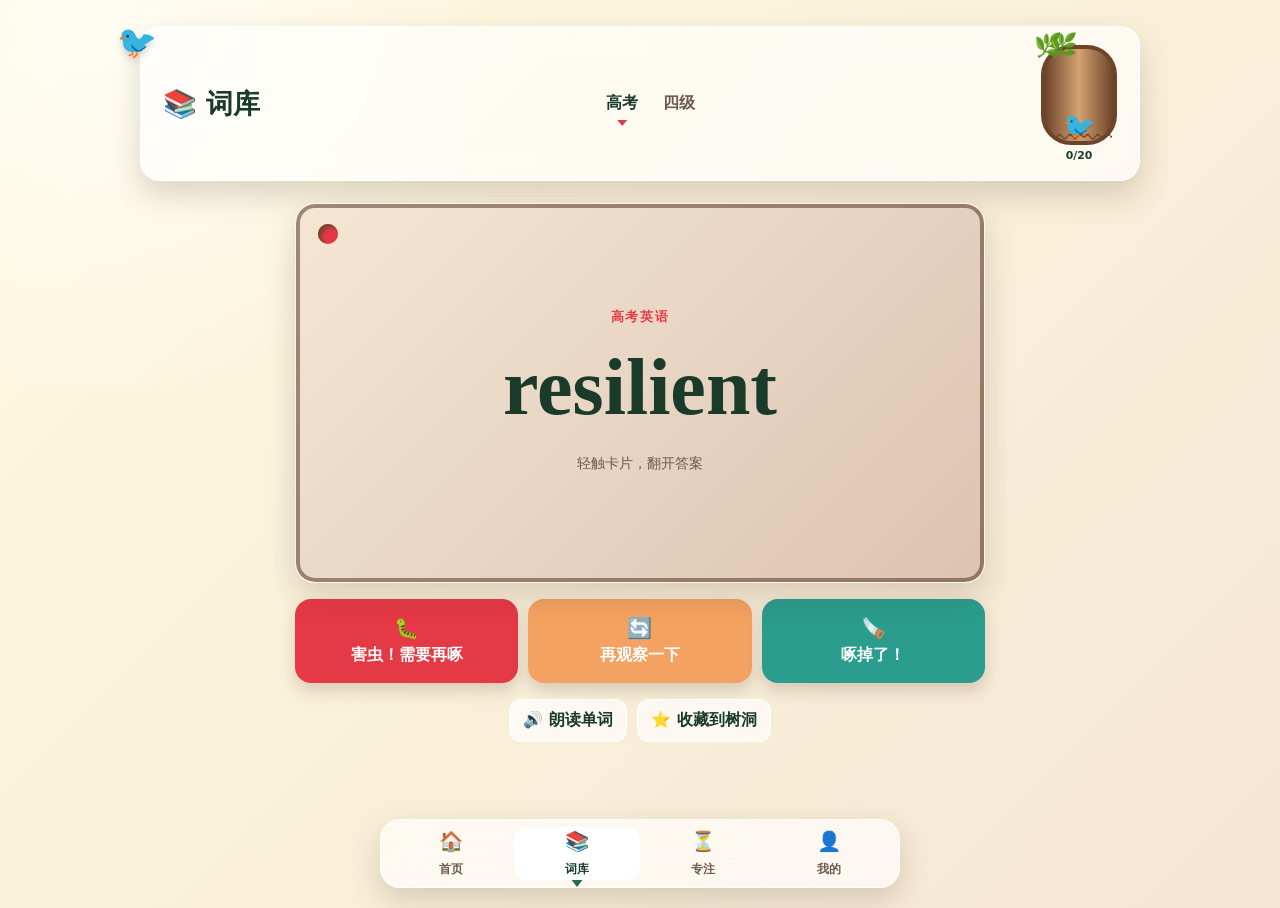
==== index.html @ ad82e178 "PeakPower_dev.20260724" ====
<!doctype html><html lang="zh-CN"><head><meta charset="UTF-8"><meta name="viewport" content="width=device-width,initial-scale=1.0"><title>PeakPower｜词库</title><link rel="stylesheet" href="peakpower.css"><style>
.word-head{display:grid;grid-template-columns:auto 1fr 76px;gap:18px;align-items:center;padding:18px 22px}.exam-tabs{display:flex;justify-content:center;gap:5px;flex-wrap:wrap}.exam-tabs button{position:relative;padding:8px 10px;color:var(--muted-color);font-weight:800;background:transparent;border:0}.exam-tabs button.active{color:var(--primary-dark-color)}.exam-tabs button.active::after{position:absolute;right:50%;bottom:-4px;width:10px;height:6px;content:"";background:var(--red-color);clip-path:polygon(0 0,50% 100%,100% 0);transform:translateX(50%)}.tree-progress{height:100px;position:relative;overflow:visible;background:linear-gradient(90deg,var(--wood-dark-color),var(--wood-color),var(--wood-dark-color));border:4px solid var(--wood-dark-color);border-radius:30px}.tree-progress::before{position:absolute;top:-17px;left:-11px;width:84px;height:27px;content:"🌿🌿";font-size:23px;letter-spacing:-14px}.tree-progress::after{position:absolute;bottom:-14px;left:11px;content:"〰〰";color:var(--wood-dark-color);font-size:28px}.tree-fill{position:absolute;right:6px;bottom:5px;left:6px;height:0%;background:repeating-linear-gradient(0deg,var(--red-color) 0 7px,transparent 8px 13px);border-radius:20px;transition:height .45s ease}.tree-bird{position:absolute;right:50%;bottom:0%;z-index:2;font-size:26px;filter:drop-shadow(0 2px 1px var(--shadow-color));transform:translateX(50%);transition:bottom .45s ease}.progress-label{margin-top:4px;color:var(--primary-dark-color);font-size:.68rem;font-weight:900;text-align:center}.word-area{display:grid;gap:16px;justify-items:center;margin-top:22px}.card-wrap{width:min(100%,690px);min-height:380px;perspective:1000px}.word-card{width:100%;min-height:380px;position:relative;cursor:pointer;transform-style:preserve-3d;transition:transform .62s ease}.word-card.flipped{transform:rotateY(180deg)}.face{min-height:380px;position:absolute;inset:0;padding:34px;display:flex;flex-direction:column;align-items:center;justify-content:center;text-align:center;backface-visibility:hidden}.face::before{position:absolute;top:20px;left:22px;width:20px;height:20px;content:"";background:var(--red-color);border-radius:50%;box-shadow:inset 3px 3px 5px var(--wood-dark-color)}.back{align-items:stretch;justify-content:space-between;transform:rotateY(180deg);text-align:left}.back dl{margin:0}.back dt{margin-top:10px;color:var(--primary-color);font-size:.82rem;font-weight:900}.back dd{margin:5px 0 12px;line-height:1.65}.word-type{color:var(--red-color);font-size:.82rem;font-weight:900;letter-spacing:.13em}.word{margin:16px 0;color:var(--primary-dark-color);font-family:Georgia,serif;font-size:clamp(3rem,10vw,5rem);word-break:break-word}.tip{margin:5px 0;color:var(--muted-color);font-size:.88rem}.back .tip{padding-top:13px;text-align:center;border-top:1px solid var(--bark-color)}.word-actions{width:min(100%,690px);display:grid;grid-template-columns:repeat(3,1fr);gap:10px}.word-actions button{min-height:84px;padding:8px;color:var(--white-color);font-weight:900;border:0;border-radius:16px;box-shadow:0 8px 16px var(--shadow-color)}.word-actions button span{display:block;margin-bottom:5px;font-size:1.25rem}.pest{background:var(--red-color)}.review{background:var(--orange-color)}.master{background:var(--teal-color)}.utility{display:flex;gap:10px}.utility button{padding:10px 13px;color:var(--primary-dark-color);font-weight:800;background:var(--glass-color);border:1px solid var(--glass-border-color);border-radius:12px}.message{min-height:1.5rem;margin:0;font-weight:800;color:var(--primary-dark-color)}.impact{position:fixed;top:50%;left:50%;z-index:80;color:var(--red-color);font-size:clamp(3rem,13vw,6rem);font-weight:900;opacity:0;pointer-events:none;transform:translate(-50%,-50%) scale(.2)}.impact.show{animation:impact .8s ease-out}.shake{animation:shake .42s linear}@keyframes impact{25%{opacity:1;transform:translate(-50%,-50%) scale(1.25)}100%{opacity:0;transform:translate(-50%,-50%) scale(1)}}@keyframes shake{20%,60%{translate:-7px 0}40%,80%{translate:7px 0}}.chip{position:fixed;z-index:70;width:9px;height:9px;background:var(--wood-dark-color);pointer-events:none;animation:chip .8s ease-out forwards}@keyframes chip{to{translate:var(--x) var(--y);rotate:var(--r);opacity:0}}.fruit-rain{position:fixed;top:-30px;z-index:85;font-size:28px;animation:fruit 1.8s linear forwards}@keyframes fruit{to{translate:var(--x) 110vh;rotate:540deg}}@media(max-width:700px){.word-head{grid-template-columns:1fr;gap:10px}.tree-progress{width:70px;justify-self:center}.card-wrap,.word-card,.face{min-height:400px}.face{padding:28px 23px}.word-actions{gap:7px}.word-actions button{font-size:.78rem}.utility{flex-wrap:wrap}}
</style></head><body><main class="page"><header class="word-head glass-card"><h1 class="page-title">📚 词库</h1><div id="tabs" class="exam-tabs" aria-label="考试词库"></div><aside><div class="tree-progress"><div id="tree-fill" class="tree-fill"></div><span id="tree-bird" class="tree-bird">🐦</span></div><div id="progress-text" class="progress-label">0/20</div></aside></header><section class="word-area"><div class="card-wrap"><article id="card" class="word-card" tabindex="0" role="button" aria-label="翻转单词卡"><div class="face wood-card"><span id="type" class="word-type"></span><h2 id="word" class="word"></h2><p class="tip">轻触卡片，翻开答案</p></div><div class="face back wood-card"><dl><dt>音标</dt><dd id="phonetic"></dd><dt>中文释义</dt><dd id="meaning"></dd><dt>真题例句</dt><dd id="example"></dd></dl><p class="tip">再点一次，返回单词正面</p></div></article></div><div class="word-actions"><button class="pest" data-answer="pest"><span>🐛</span>害虫！需要再啄</button><button class="review" data-answer="review"><span>🔄</span>再观察一下</button><button class="master" data-answer="master"><span>🪚</span>啄掉了！</button></div><div class="utility"><button id="speak">🔊 朗读单词</button><button id="favorite">⭐ 收藏到树洞</button></div><p id="message" class="message" aria-live="polite"></p></section></main><div id="impact" class="impact">笃！💥</div><script src="peakpower.js"></script><script>
// PeckPower 逻辑：20 个高考/四级样例词由前端轮换展示，后续可替换为接口数据。
const banks={高考:[['resilient','/rɪˈzɪliənt/','有韧性的；能迅速恢复的','Children are often remarkably resilient.'],['perspective','/pəˈspektɪv/','观点；视角','Try to see the problem from a different perspective.'],['contribute','/kənˈtrɪbjuːt/','贡献；促成','Everyone can contribute to a cleaner school.'],['significant','/sɪɡˈnɪfɪkənt/','重要的；显著的','The project has made significant progress.'],['approach','/əˈprəʊtʃ/','方法；接近','We need a new approach to learning English.'],['allocate','/ˈæləkeɪt/','分配；拨给','Allocate enough time to revision.'],['enhance','/ɪnˈhɑːns/','提高；增强','Reading enhances your vocabulary.'],['crucial','/ˈkruːʃl/','至关重要的','Sleep is crucial for learning.'],['overcome','/ˌəʊvəˈkʌm/','克服','She overcame every difficulty.'],['diverse','/daɪˈvɜːs/','多样的','The club has diverse activities.']],四级:[['sustain','/səˈsteɪn/','维持；支撑','Fresh water sustains life.'],['inevitable','/ɪnˈevɪtəbl/','不可避免的','Some change is inevitable.'],['relevant','/ˈreləvənt/','相关的','Please provide relevant information.'],['advocate','/ˈædvəkeɪt/','提倡；拥护者','They advocate protecting nature.'],['ambiguous','/æmˈbɪɡjuəs/','模棱两可的','His answer was ambiguous.'],['deteriorate','/dɪˈtɪəriəreɪt/','恶化','The weather deteriorated.'],['comprehensive','/ˌkɒmprɪˈhensɪv/','全面的','She has comprehensive knowledge.'],['controversial','/ˌkɒntrəˈvɜːʃl/','有争议的','The decision is controversial.'],['preliminary','/prɪˈlɪmɪnəri/','初步的','These are preliminary results.'],['facilitate','/fəˈsɪlɪteɪt/','促进；使便利','Technology facilitates learning.']]};const exams=Object.keys(banks);let exam='高考',index=0;PeakPower.mountGlobal('words');const $=s=>document.querySelector(s);function current(){const [word,phonetic,meaning,example]=banks[exam][index];return{word,phonetic,meaning,example,examType:exam}}function renderTabs(){$('#tabs').innerHTML=exams.map(x=>`<button class="${x===exam?'active':''}" data-exam="${x}">${x}</button>`).join('')}function render(){try{const item=current();$('#card').classList.remove('flipped');$('#type').textContent=`${item.examType}英语`;$('#word').textContent=item.word;$('#phonetic').textContent=item.phonetic;$('#meaning').textContent=item.meaning;$('#example').textContent=item.example;renderProgress()}catch(error){console.error(error);PeakPower.notify('词库加载失败，请重试。')}}function renderProgress(){const p=PeakPower.getState().wordProgress;const ratio=Math.min(20,p.masteredToday)/20*100;$('#tree-fill').style.height=`${ratio}%`;$('#tree-bird').style.bottom=`${ratio}%`;$('#progress-text').textContent=`${Math.min(20,p.masteredToday)}/20`}function particles(){const r=$('#card').getBoundingClientRect();for(let i=0;i<10;i++){const c=document.createElement('i');c.className='chip';c.style.left=`${r.left+r.width/2}px`;c.style.top=`${r.top+r.height/2}px`;c.style.setProperty('--x',`${(Math.random()-.5)*300}px`);c.style.setProperty('--y',`${(Math.random()-.5)*240+120}px`);c.style.setProperty('--r',`${Math.random()*540}deg`);document.body.append(c);setTimeout(()=>c.remove(),900)}}function fruitRain(){for(let i=0;i<9;i++){const f=document.createElement('span');f.className='fruit-rain';f.textContent='🍎';f.style.left=`${5+Math.random()*90}vw`;f.style.setProperty('--x',`${(Math.random()-.5)*120}px`);document.body.append(f);setTimeout(()=>f.remove(),1900)}}// PeckPower 逻辑：成功链依序执行角色啄食、卡片震动、粒子、音效和共享进度更新。
function answer(kind){try{const item=current();if(kind==='master'){PeakPower.bird('pecking');$('#card').classList.add('shake');$('#impact').classList.remove('show');void $('#impact').offsetWidth;$('#impact').classList.add('show');particles();PeakPower.peckSound();const state=PeakPower.update(s=>{if(!s.wordProgress.masteredWords.includes(item.word)){s.wordProgress.masteredWords.push(item.word);s.wordProgress.masteredToday=Math.min(20,s.wordProgress.masteredToday+1);s.wordProgress.weeklyWords=Math.min(100,(s.wordProgress.weeklyWords||68)+1);s.profile.points+=1}});$('#message').textContent=`${item.word} 已掌握，继续啄食！`;if(state.wordProgress.masteredToday===20){fruitRain();PeakPower.bird('happy');PeakPower.notify('笃！今日已啄掉 20 个单词 🎉')}renderProgress()}else if(kind==='pest'){$('#message').textContent=`${item.word} 已加入难啃清单。`;PeakPower.bird('pecking')}else{$('#message').textContent=`${item.word} 已放入明天复习。`}setTimeout(()=>{$('#card').classList.remove('shake');index=(index+1)%banks[exam].length;render()},450)}catch(error){console.error(error);PeakPower.notify('学习状态保存失败。')}}$('#tabs').onclick=e=>{const b=e.target.closest('button');if(!b)return;exam=b.dataset.exam;index=0;renderTabs();render()};$('#card').onclick=()=>$('#card').classList.toggle('flipped');$('#card').onkeydown=e=>{if(e.key==='Enter'||e.key===' '){e.preventDefault();$('#card').classList.toggle('flipped')}};document.querySelectorAll('[data-answer]').forEach(b=>b.onclick=()=>answer(b.dataset.answer));$('#speak').onclick=()=>{try{const u=new SpeechSynthesisUtterance(current().word);u.lang='en-US';u.rate=.82;speechSynthesis.cancel();speechSynthesis.speak(u)}catch(error){PeakPower.notify('当前浏览器无法朗读单词。')}};$('#favorite').onclick=()=>{try{const item=current();PeakPower.update(s=>{if(!s.wordProgress.favorites.includes(item.word))s.wordProgress.favorites.push(item.word)});$('#message').textContent=`${item.word} 已收藏到树洞。`}catch(error){PeakPower.notify('收藏失败，请稍后重试。')}};renderTabs();render();
</script></body></html>
---- peakpower.css ----
:root {
  --primary-color: #2d6a4f;
  --primary-dark-color: #1a3a2a;
  --wood-color: #d4a373;
  --wood-dark-color: #6d4329;
  --wood-light-color: #f5e6d3;
  --wood-mid-color: #e8d5c4;
  --wood-end-color: #dcc4b0;
  --cream-color: #fefae0;
  --red-color: #e63946;
  --orange-color: #f4a261;
  --teal-color: #2a9d8f;
  --text-color: #2d1b0e;
  --muted-color: #6c584c;
  --white-color: #ffffff;
  --glass-color: rgba(255, 255, 255, .66);
  --glass-border-color: rgba(255, 255, 255, .78);
  --overlay-color: rgba(26, 58, 42, .34);
  --shadow-color: rgba(70, 44, 25, .18);
  --bark-color: rgba(77, 42, 20, .5);
}

* { box-sizing: border-box; }
html { background: var(--cream-color); }
body { min-height: 100vh; margin: 0; padding-bottom: 94px; color: var(--text-color); font-family: "Microsoft YaHei", "Noto Sans SC", system-ui, sans-serif; background: radial-gradient(circle at 8% 4%, var(--glass-color), transparent 24rem), linear-gradient(135deg, var(--cream-color), var(--wood-light-color)); }
body::before { position: fixed; inset: 0; z-index: -1; content: ""; opacity: .11; pointer-events: none; background: repeating-linear-gradient(105deg, transparent 0 30px, var(--bark-color) 31px, transparent 33px 60px); }
button, input, select { font: inherit; }
button { cursor: pointer; }
.page { width: min(100% - 32px, 1000px); margin: 0 auto; padding: 26px 0 32px; }
.wood-card { background: linear-gradient(135deg, var(--wood-light-color) 0%, var(--wood-mid-color) 50%, var(--wood-end-color) 100%); border: 1px solid var(--glass-border-color); border-radius: 20px; box-shadow: 0 14px 30px var(--shadow-color), inset 0 0 0 4px var(--bark-color); }
.glass-card { background: var(--glass-color); border: 1px solid var(--glass-border-color); border-radius: 20px; box-shadow: 0 14px 30px var(--shadow-color); backdrop-filter: blur(15px); -webkit-backdrop-filter: blur(15px); }
.hover-lift { transition: transform .2s ease, box-shadow .2s ease; }
.hover-lift:hover { transform: translateY(-4px); box-shadow: 0 20px 36px var(--shadow-color); }
.site-bird { position: fixed; top: 15px; left: max(14px, calc((100vw - 1060px) / 2)); z-index: 20; display: grid; place-items: center; width: 54px; height: 54px; font-size: 2rem; filter: drop-shadow(0 5px 3px var(--shadow-color)); animation: birdFlyIn .7s cubic-bezier(.2,.8,.2,1) both, birdIdle 2s ease-in-out .7s infinite; transform-origin: center; }
.site-bird.pecking { animation: birdPeck .5s ease-in-out 1; }
.site-bird.happy { animation: birdHappy .7s ease-in-out 1; }
@keyframes birdFlyIn { from { transform: translate(-100px, -45px) rotate(-25deg); opacity: 0; } to { transform: translate(0, 0) rotate(0); opacity: 1; } }
@keyframes birdIdle { 50% { translate: 0 -2px; } }
@keyframes birdPeck { 0%,100% { transform: translateX(0) rotate(0); } 30% { transform: translateX(11px) rotate(9deg); } 55% { transform: translateX(-3px) rotate(-3deg); } }
@keyframes birdHappy { 0% { transform: translateY(0) rotate(0); } 50% { transform: translateY(-16px) rotate(180deg) scale(1.14); } 100% { transform: translateY(0) rotate(360deg); } }
.global-notice { position: fixed; top: -100px; left: 50%; z-index: 100; width: min(calc(100% - 32px), 460px); padding: 13px 18px; color: var(--primary-dark-color); text-align: center; font-weight: 800; background: var(--glass-color); border: 1px solid var(--glass-border-color); border-radius: 15px; box-shadow: 0 12px 28px var(--shadow-color); backdrop-filter: blur(15px); transform: translateX(-50%); transition: top .35s ease; }
.global-notice.show { top: 16px; }
.tab-bar { position: fixed; right: 50%; bottom: 12px; z-index: 50; width: min(calc(100% - 24px), 520px); display: grid; grid-template-columns: repeat(4, 1fr); padding: 7px; background: var(--glass-color); border: 1px solid var(--glass-border-color); border-radius: 20px; box-shadow: 0 12px 30px var(--shadow-color); backdrop-filter: blur(16px); transform: translateX(50%); }
.tab-bar a { position: relative; display: grid; place-items: center; gap: 3px; min-height: 53px; color: var(--muted-color); font-size: .72rem; font-weight: 800; text-decoration: none; border-radius: 14px; }
.tab-bar a span { font-size: 1.22rem; }.tab-bar a.active { color: var(--primary-dark-color); background: var(--white-color); }.tab-bar a.active::after { position: absolute; bottom: -7px; width: 11px; height: 7px; content: ""; background: var(--primary-color); clip-path: polygon(0 0, 50% 100%, 100% 0); }
.page-title { margin: 0; color: var(--primary-dark-color); font-size: clamp(1.3rem, 4vw, 1.7rem); }.subtle { color: var(--muted-color); }
@media (max-width: 620px) { .page { width: min(100% - 22px, 1000px); padding-top: 20px; }.site-bird { display: none; } }
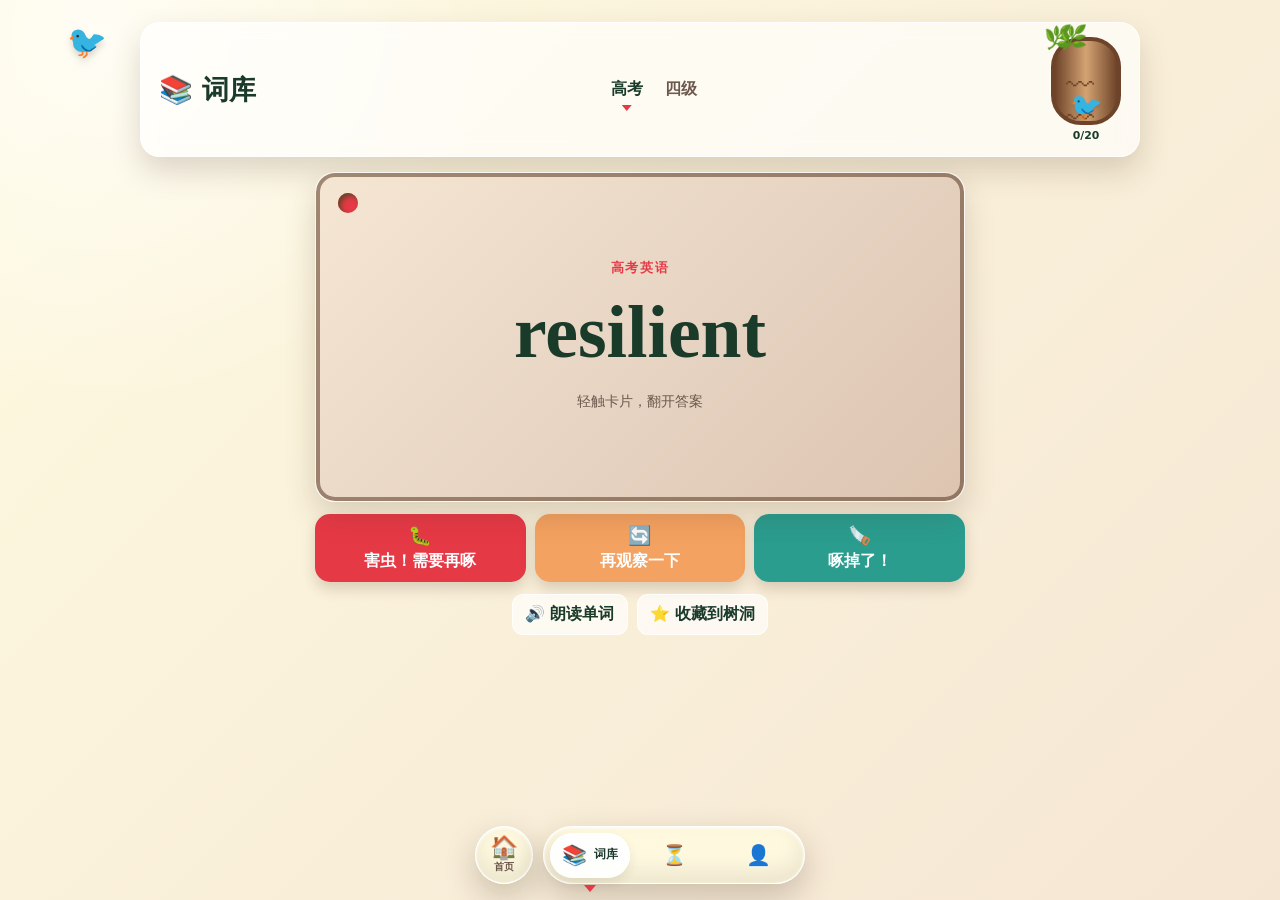
==== commit 9ac3ddc0: "PeakPower_dev.20260724" ====
--- a/index.html
+++ b/index.html
@@ -1,7 +1,7 @@
-<!doctype html><html lang="zh-CN"><head><meta charset="UTF-8"><meta name="viewport" content="width=device-width,initial-scale=1.0"><title>PeakPower｜词库</title><link rel="stylesheet" href="peakpower.css"><style>
-.word-head{display:grid;grid-template-columns:auto 1fr 76px;gap:18px;align-items:center;padding:18px 22px}.exam-tabs{display:flex;justify-content:center;gap:5px;flex-wrap:wrap}.exam-tabs button{position:relative;padding:8px 10px;color:var(--muted-color);font-weight:800;background:transparent;border:0}.exam-tabs button.active{color:var(--primary-dark-color)}.exam-tabs button.active::after{position:absolute;right:50%;bottom:-4px;width:10px;height:6px;content:"";background:var(--red-color);clip-path:polygon(0 0,50% 100%,100% 0);transform:translateX(50%)}.tree-progress{height:100px;position:relative;overflow:visible;background:linear-gradient(90deg,var(--wood-dark-color),var(--wood-color),var(--wood-dark-color));border:4px solid var(--wood-dark-color);border-radius:30px}.tree-progress::before{position:absolute;top:-17px;left:-11px;width:84px;height:27px;content:"🌿🌿";font-size:23px;letter-spacing:-14px}.tree-progress::after{position:absolute;bottom:-14px;left:11px;content:"〰〰";color:var(--wood-dark-color);font-size:28px}.tree-fill{position:absolute;right:6px;bottom:5px;left:6px;height:0%;background:repeating-linear-gradient(0deg,var(--red-color) 0 7px,transparent 8px 13px);border-radius:20px;transition:height .45s ease}.tree-bird{position:absolute;right:50%;bottom:0%;z-index:2;font-size:26px;filter:drop-shadow(0 2px 1px var(--shadow-color));transform:translateX(50%);transition:bottom .45s ease}.progress-label{margin-top:4px;color:var(--primary-dark-color);font-size:.68rem;font-weight:900;text-align:center}.word-area{display:grid;gap:16px;justify-items:center;margin-top:22px}.card-wrap{width:min(100%,690px);min-height:380px;perspective:1000px}.word-card{width:100%;min-height:380px;position:relative;cursor:pointer;transform-style:preserve-3d;transition:transform .62s ease}.word-card.flipped{transform:rotateY(180deg)}.face{min-height:380px;position:absolute;inset:0;padding:34px;display:flex;flex-direction:column;align-items:center;justify-content:center;text-align:center;backface-visibility:hidden}.face::before{position:absolute;top:20px;left:22px;width:20px;height:20px;content:"";background:var(--red-color);border-radius:50%;box-shadow:inset 3px 3px 5px var(--wood-dark-color)}.back{align-items:stretch;justify-content:space-between;transform:rotateY(180deg);text-align:left}.back dl{margin:0}.back dt{margin-top:10px;color:var(--primary-color);font-size:.82rem;font-weight:900}.back dd{margin:5px 0 12px;line-height:1.65}.word-type{color:var(--red-color);font-size:.82rem;font-weight:900;letter-spacing:.13em}.word{margin:16px 0;color:var(--primary-dark-color);font-family:Georgia,serif;font-size:clamp(3rem,10vw,5rem);word-break:break-word}.tip{margin:5px 0;color:var(--muted-color);font-size:.88rem}.back .tip{padding-top:13px;text-align:center;border-top:1px solid var(--bark-color)}.word-actions{width:min(100%,690px);display:grid;grid-template-columns:repeat(3,1fr);gap:10px}.word-actions button{min-height:84px;padding:8px;color:var(--white-color);font-weight:900;border:0;border-radius:16px;box-shadow:0 8px 16px var(--shadow-color)}.word-actions button span{display:block;margin-bottom:5px;font-size:1.25rem}.pest{background:var(--red-color)}.review{background:var(--orange-color)}.master{background:var(--teal-color)}.utility{display:flex;gap:10px}.utility button{padding:10px 13px;color:var(--primary-dark-color);font-weight:800;background:var(--glass-color);border:1px solid var(--glass-border-color);border-radius:12px}.message{min-height:1.5rem;margin:0;font-weight:800;color:var(--primary-dark-color)}.impact{position:fixed;top:50%;left:50%;z-index:80;color:var(--red-color);font-size:clamp(3rem,13vw,6rem);font-weight:900;opacity:0;pointer-events:none;transform:translate(-50%,-50%) scale(.2)}.impact.show{animation:impact .8s ease-out}.shake{animation:shake .42s linear}@keyframes impact{25%{opacity:1;transform:translate(-50%,-50%) scale(1.25)}100%{opacity:0;transform:translate(-50%,-50%) scale(1)}}@keyframes shake{20%,60%{translate:-7px 0}40%,80%{translate:7px 0}}.chip{position:fixed;z-index:70;width:9px;height:9px;background:var(--wood-dark-color);pointer-events:none;animation:chip .8s ease-out forwards}@keyframes chip{to{translate:var(--x) var(--y);rotate:var(--r);opacity:0}}.fruit-rain{position:fixed;top:-30px;z-index:85;font-size:28px;animation:fruit 1.8s linear forwards}@keyframes fruit{to{translate:var(--x) 110vh;rotate:540deg}}@media(max-width:700px){.word-head{grid-template-columns:1fr;gap:10px}.tree-progress{width:70px;justify-self:center}.card-wrap,.word-card,.face{min-height:400px}.face{padding:28px 23px}.word-actions{gap:7px}.word-actions button{font-size:.78rem}.utility{flex-wrap:wrap}}
-</style></head><body><main class="page"><header class="word-head glass-card"><h1 class="page-title">📚 词库</h1><div id="tabs" class="exam-tabs" aria-label="考试词库"></div><aside><div class="tree-progress"><div id="tree-fill" class="tree-fill"></div><span id="tree-bird" class="tree-bird">🐦</span></div><div id="progress-text" class="progress-label">0/20</div></aside></header><section class="word-area"><div class="card-wrap"><article id="card" class="word-card" tabindex="0" role="button" aria-label="翻转单词卡"><div class="face wood-card"><span id="type" class="word-type"></span><h2 id="word" class="word"></h2><p class="tip">轻触卡片，翻开答案</p></div><div class="face back wood-card"><dl><dt>音标</dt><dd id="phonetic"></dd><dt>中文释义</dt><dd id="meaning"></dd><dt>真题例句</dt><dd id="example"></dd></dl><p class="tip">再点一次，返回单词正面</p></div></article></div><div class="word-actions"><button class="pest" data-answer="pest"><span>🐛</span>害虫！需要再啄</button><button class="review" data-answer="review"><span>🔄</span>再观察一下</button><button class="master" data-answer="master"><span>🪚</span>啄掉了！</button></div><div class="utility"><button id="speak">🔊 朗读单词</button><button id="favorite">⭐ 收藏到树洞</button></div><p id="message" class="message" aria-live="polite"></p></section></main><div id="impact" class="impact">笃！💥</div><script src="peakpower.js"></script><script>
+<!doctype html><html lang="zh-CN"><head><meta charset="UTF-8"><meta name="viewport" content="width=device-width,initial-scale=1.0,viewport-fit=cover"><title>PeckPower｜词库</title><link rel="stylesheet" href="peckpower.css"><style>
+.word-head{display:grid;grid-template-columns:auto 1fr 70px;gap:14px;align-items:center;padding:14px 18px}.exam-tabs{display:flex;justify-content:center;gap:4px;flex-wrap:wrap}.exam-tabs button{position:relative;padding:7px 9px;color:var(--muted-color);font-weight:800;background:transparent;border:0}.exam-tabs button.active{color:var(--primary-dark-color)}.exam-tabs button.active::after{position:absolute;right:50%;bottom:-4px;width:10px;height:6px;content:"";background:var(--red-color);clip-path:polygon(0 0,50% 100%,100% 0);transform:translateX(50%)}.tree-progress{height:88px;position:relative;overflow:visible;background:linear-gradient(90deg,var(--wood-dark-color),var(--wood-color),var(--wood-dark-color));border:4px solid var(--wood-dark-color);border-radius:30px}.tree-progress::before{position:absolute;top:-17px;left:-11px;width:84px;height:27px;content:"🌿🌿";font-size:23px;letter-spacing:-14px}.tree-progress::after{position:absolute;bottom:-14px;left:11px;content:"〰〰";color:var(--wood-dark-color);font-size:28px}.tree-fill{position:absolute;right:6px;bottom:5px;left:6px;height:0%;background:repeating-linear-gradient(0deg,var(--red-color) 0 7px,transparent 8px 13px);border-radius:20px;transition:height .45s ease}.tree-bird{position:absolute;right:50%;bottom:0%;z-index:2;font-size:26px;filter:drop-shadow(0 2px 1px var(--shadow-color));transform:translateX(50%);transition:bottom .45s ease}.progress-label{margin-top:4px;color:var(--primary-dark-color);font-size:.68rem;font-weight:900;text-align:center}.word-area{display:grid;gap:12px;justify-items:center;margin-top:15px}.card-wrap{width:min(100%,650px);min-height:330px;perspective:1000px}.word-card{width:100%;min-height:330px;position:relative;cursor:pointer;transform-style:preserve-3d;transition:transform .62s ease}.word-card.flipped{transform:rotateY(180deg)}.face{min-height:330px;position:absolute;inset:0;padding:29px;display:flex;flex-direction:column;align-items:center;justify-content:center;text-align:center;backface-visibility:hidden}.face::before{position:absolute;top:20px;left:22px;width:20px;height:20px;content:"";background:var(--red-color);border-radius:50%;box-shadow:inset 3px 3px 5px var(--wood-dark-color)}.back{align-items:stretch;justify-content:space-between;transform:rotateY(180deg);text-align:left}.back dl{margin:0}.back dt{margin-top:8px;color:var(--primary-color);font-size:.82rem;font-weight:900}.back dd{margin:4px 0 9px;line-height:1.55}.word-type{color:var(--red-color);font-size:.82rem;font-weight:900;letter-spacing:.13em}.word{margin:13px 0;color:var(--primary-dark-color);font-family:Georgia,serif;font-size:clamp(3rem,10vw,4.6rem);word-break:break-word}.tip{margin:4px 0;color:var(--muted-color);font-size:.88rem}.back .tip{padding-top:10px;text-align:center;border-top:1px solid var(--bark-color)}.word-actions{width:min(100%,650px);display:grid;grid-template-columns:repeat(3,1fr);gap:9px}.word-actions button{min-height:68px;padding:8px;color:var(--white-color);font-weight:900;border:0;border-radius:15px;box-shadow:0 7px 14px var(--shadow-color)}.word-actions button span{display:block;margin-bottom:4px;font-size:1.18rem}.pest{background:var(--red-color)}.review{background:var(--orange-color)}.master{background:var(--teal-color)}.utility{display:flex;gap:9px}.utility button{padding:9px 12px;color:var(--primary-dark-color);font-weight:800;background:var(--glass-color);border:1px solid var(--glass-border-color);border-radius:11px}.message{min-height:1.3rem;margin:0;font-weight:800;color:var(--primary-dark-color)}.impact{position:fixed;top:50%;left:50%;z-index:80;color:var(--red-color);font-size:clamp(3rem,13vw,6rem);font-weight:900;opacity:0;pointer-events:none;transform:translate(-50%,-50%) scale(.2)}.impact.show{animation:impact .8s ease-out}.shake{animation:shake .42s linear}@keyframes impact{25%{opacity:1;transform:translate(-50%,-50%) scale(1.25)}100%{opacity:0;transform:translate(-50%,-50%) scale(1)}}@keyframes shake{20%,60%{translate:-7px 0}40%,80%{translate:7px 0}}.chip{position:fixed;z-index:70;width:9px;height:9px;background:var(--wood-dark-color);pointer-events:none;animation:chip .8s ease-out forwards}@keyframes chip{to{translate:var(--x) var(--y);rotate:var(--r);opacity:0}}.fruit-rain{position:fixed;top:-30px;z-index:85;font-size:28px;animation:fruit 1.8s linear forwards}@keyframes fruit{to{translate:var(--x) 110vh;rotate:540deg}}@media(max-width:700px){.word-head{grid-template-columns:1fr;gap:10px;padding:18px 22px}.tree-progress{width:70px;height:100px;justify-self:center}.word-area{gap:16px;margin-top:22px}.card-wrap,.word-card,.face{min-height:400px}.face{padding:28px 23px}.word-actions{gap:7px}.word-actions button{font-size:.78rem}.utility{flex-wrap:wrap}}@media(max-width:420px){.word-head{padding:16px}.exam-tabs{display:grid;grid-template-columns:repeat(5,1fr);width:100%;gap:2px}.exam-tabs button{padding:8px 2px;font-size:.76rem}.card-wrap,.word-card,.face{min-height:370px}.face{padding:24px 18px}.word-actions{grid-template-columns:1fr;gap:8px}.word-actions button{min-height:54px;display:flex;align-items:center;justify-content:center;gap:7px}.word-actions button span{display:inline;margin:0}.utility{width:100%;display:grid;grid-template-columns:1fr 1fr}.utility button{min-height:44px}}@media(max-height:540px) and (orientation:landscape){.word-head{grid-template-columns:auto 1fr 70px;padding:12px 18px}.word-area{margin-top:12px;gap:10px}.card-wrap,.word-card,.face{min-height:300px}.face{padding:20px}.word{font-size:3rem}.word-actions{grid-template-columns:repeat(3,1fr)}.word-actions button{min-height:52px}}
+</style></head><body><main class="page"><header class="word-head glass-card"><h1 class="page-title">📚 词库</h1><div id="tabs" class="exam-tabs" aria-label="考试词库"></div><aside><div class="tree-progress"><div id="tree-fill" class="tree-fill"></div><span id="tree-bird" class="tree-bird">🐦</span></div><div id="progress-text" class="progress-label">0/20</div></aside></header><section class="word-area"><div class="card-wrap"><article id="card" class="word-card" tabindex="0" role="button" aria-label="翻转单词卡"><div class="face wood-card"><span id="type" class="word-type"></span><h2 id="word" class="word"></h2><p class="tip">轻触卡片，翻开答案</p></div><div class="face back wood-card"><dl><dt>音标</dt><dd id="phonetic"></dd><dt>中文释义</dt><dd id="meaning"></dd><dt>真题例句</dt><dd id="example"></dd></dl><p class="tip">再点一次，返回单词正面</p></div></article></div><div class="word-actions"><button class="pest" data-answer="pest"><span>🐛</span>害虫！需要再啄</button><button class="review" data-answer="review"><span>🔄</span>再观察一下</button><button class="master" data-answer="master"><span>🪚</span>啄掉了！</button></div><div class="utility"><button id="speak">🔊 朗读单词</button><button id="favorite">⭐ 收藏到树洞</button></div><p id="message" class="message" aria-live="polite"></p></section></main><div id="impact" class="impact">笃！💥</div><script src="peckpower.js"></script><script>
 // PeckPower 逻辑：20 个高考/四级样例词由前端轮换展示，后续可替换为接口数据。
-const banks={高考:[['resilient','/rɪˈzɪliənt/','有韧性的；能迅速恢复的','Children are often remarkably resilient.'],['perspective','/pəˈspektɪv/','观点；视角','Try to see the problem from a different perspective.'],['contribute','/kənˈtrɪbjuːt/','贡献；促成','Everyone can contribute to a cleaner school.'],['significant','/sɪɡˈnɪfɪkənt/','重要的；显著的','The project has made significant progress.'],['approach','/əˈprəʊtʃ/','方法；接近','We need a new approach to learning English.'],['allocate','/ˈæləkeɪt/','分配；拨给','Allocate enough time to revision.'],['enhance','/ɪnˈhɑːns/','提高；增强','Reading enhances your vocabulary.'],['crucial','/ˈkruːʃl/','至关重要的','Sleep is crucial for learning.'],['overcome','/ˌəʊvəˈkʌm/','克服','She overcame every difficulty.'],['diverse','/daɪˈvɜːs/','多样的','The club has diverse activities.']],四级:[['sustain','/səˈsteɪn/','维持；支撑','Fresh water sustains life.'],['inevitable','/ɪnˈevɪtəbl/','不可避免的','Some change is inevitable.'],['relevant','/ˈreləvənt/','相关的','Please provide relevant information.'],['advocate','/ˈædvəkeɪt/','提倡；拥护者','They advocate protecting nature.'],['ambiguous','/æmˈbɪɡjuəs/','模棱两可的','His answer was ambiguous.'],['deteriorate','/dɪˈtɪəriəreɪt/','恶化','The weather deteriorated.'],['comprehensive','/ˌkɒmprɪˈhensɪv/','全面的','She has comprehensive knowledge.'],['controversial','/ˌkɒntrəˈvɜːʃl/','有争议的','The decision is controversial.'],['preliminary','/prɪˈlɪmɪnəri/','初步的','These are preliminary results.'],['facilitate','/fəˈsɪlɪteɪt/','促进；使便利','Technology facilitates learning.']]};const exams=Object.keys(banks);let exam='高考',index=0;PeakPower.mountGlobal('words');const $=s=>document.querySelector(s);function current(){const [word,phonetic,meaning,example]=banks[exam][index];return{word,phonetic,meaning,example,examType:exam}}function renderTabs(){$('#tabs').innerHTML=exams.map(x=>`<button class="${x===exam?'active':''}" data-exam="${x}">${x}</button>`).join('')}function render(){try{const item=current();$('#card').classList.remove('flipped');$('#type').textContent=`${item.examType}英语`;$('#word').textContent=item.word;$('#phonetic').textContent=item.phonetic;$('#meaning').textContent=item.meaning;$('#example').textContent=item.example;renderProgress()}catch(error){console.error(error);PeakPower.notify('词库加载失败，请重试。')}}function renderProgress(){const p=PeakPower.getState().wordProgress;const ratio=Math.min(20,p.masteredToday)/20*100;$('#tree-fill').style.height=`${ratio}%`;$('#tree-bird').style.bottom=`${ratio}%`;$('#progress-text').textContent=`${Math.min(20,p.masteredToday)}/20`}function particles(){const r=$('#card').getBoundingClientRect();for(let i=0;i<10;i++){const c=document.createElement('i');c.className='chip';c.style.left=`${r.left+r.width/2}px`;c.style.top=`${r.top+r.height/2}px`;c.style.setProperty('--x',`${(Math.random()-.5)*300}px`);c.style.setProperty('--y',`${(Math.random()-.5)*240+120}px`);c.style.setProperty('--r',`${Math.random()*540}deg`);document.body.append(c);setTimeout(()=>c.remove(),900)}}function fruitRain(){for(let i=0;i<9;i++){const f=document.createElement('span');f.className='fruit-rain';f.textContent='🍎';f.style.left=`${5+Math.random()*90}vw`;f.style.setProperty('--x',`${(Math.random()-.5)*120}px`);document.body.append(f);setTimeout(()=>f.remove(),1900)}}// PeckPower 逻辑：成功链依序执行角色啄食、卡片震动、粒子、音效和共享进度更新。
-function answer(kind){try{const item=current();if(kind==='master'){PeakPower.bird('pecking');$('#card').classList.add('shake');$('#impact').classList.remove('show');void $('#impact').offsetWidth;$('#impact').classList.add('show');particles();PeakPower.peckSound();const state=PeakPower.update(s=>{if(!s.wordProgress.masteredWords.includes(item.word)){s.wordProgress.masteredWords.push(item.word);s.wordProgress.masteredToday=Math.min(20,s.wordProgress.masteredToday+1);s.wordProgress.weeklyWords=Math.min(100,(s.wordProgress.weeklyWords||68)+1);s.profile.points+=1}});$('#message').textContent=`${item.word} 已掌握，继续啄食！`;if(state.wordProgress.masteredToday===20){fruitRain();PeakPower.bird('happy');PeakPower.notify('笃！今日已啄掉 20 个单词 🎉')}renderProgress()}else if(kind==='pest'){$('#message').textContent=`${item.word} 已加入难啃清单。`;PeakPower.bird('pecking')}else{$('#message').textContent=`${item.word} 已放入明天复习。`}setTimeout(()=>{$('#card').classList.remove('shake');index=(index+1)%banks[exam].length;render()},450)}catch(error){console.error(error);PeakPower.notify('学习状态保存失败。')}}$('#tabs').onclick=e=>{const b=e.target.closest('button');if(!b)return;exam=b.dataset.exam;index=0;renderTabs();render()};$('#card').onclick=()=>$('#card').classList.toggle('flipped');$('#card').onkeydown=e=>{if(e.key==='Enter'||e.key===' '){e.preventDefault();$('#card').classList.toggle('flipped')}};document.querySelectorAll('[data-answer]').forEach(b=>b.onclick=()=>answer(b.dataset.answer));$('#speak').onclick=()=>{try{const u=new SpeechSynthesisUtterance(current().word);u.lang='en-US';u.rate=.82;speechSynthesis.cancel();speechSynthesis.speak(u)}catch(error){PeakPower.notify('当前浏览器无法朗读单词。')}};$('#favorite').onclick=()=>{try{const item=current();PeakPower.update(s=>{if(!s.wordProgress.favorites.includes(item.word))s.wordProgress.favorites.push(item.word)});$('#message').textContent=`${item.word} 已收藏到树洞。`}catch(error){PeakPower.notify('收藏失败，请稍后重试。')}};renderTabs();render();
+const banks={高考:[['resilient','/rɪˈzɪliənt/','有韧性的；能迅速恢复的','Children are often remarkably resilient.'],['perspective','/pəˈspektɪv/','观点；视角','Try to see the problem from a different perspective.'],['contribute','/kənˈtrɪbjuːt/','贡献；促成','Everyone can contribute to a cleaner school.'],['significant','/sɪɡˈnɪfɪkənt/','重要的；显著的','The project has made significant progress.'],['approach','/əˈprəʊtʃ/','方法；接近','We need a new approach to learning English.'],['allocate','/ˈæləkeɪt/','分配；拨给','Allocate enough time to revision.'],['enhance','/ɪnˈhɑːns/','提高；增强','Reading enhances your vocabulary.'],['crucial','/ˈkruːʃl/','至关重要的','Sleep is crucial for learning.'],['overcome','/ˌəʊvəˈkʌm/','克服','She overcame every difficulty.'],['diverse','/daɪˈvɜːs/','多样的','The club has diverse activities.']],四级:[['sustain','/səˈsteɪn/','维持；支撑','Fresh water sustains life.'],['inevitable','/ɪnˈevɪtəbl/','不可避免的','Some change is inevitable.'],['relevant','/ˈreləvənt/','相关的','Please provide relevant information.'],['advocate','/ˈædvəkeɪt/','提倡；拥护者','They advocate protecting nature.'],['ambiguous','/æmˈbɪɡjuəs/','模棱两可的','His answer was ambiguous.'],['deteriorate','/dɪˈtɪəriəreɪt/','恶化','The weather deteriorated.'],['comprehensive','/ˌkɒmprɪˈhensɪv/','全面的','She has comprehensive knowledge.'],['controversial','/ˌkɒntrəˈvɜːʃl/','有争议的','The decision is controversial.'],['preliminary','/prɪˈlɪmɪnəri/','初步的','These are preliminary results.'],['facilitate','/fəˈsɪlɪteɪt/','促进；使便利','Technology facilitates learning.']]};const exams=Object.keys(banks);let exam='高考',index=0;PeckPower.mountGlobal('words');const $=s=>document.querySelector(s);function current(){const [word,phonetic,meaning,example]=banks[exam][index];return{word,phonetic,meaning,example,examType:exam}}function renderTabs(){$('#tabs').innerHTML=exams.map(x=>`<button class="${x===exam?'active':''}" data-exam="${x}">${x}</button>`).join('')}function render(){try{const item=current();$('#card').classList.remove('flipped');$('#type').textContent=`${item.examType}英语`;$('#word').textContent=item.word;$('#phonetic').textContent=item.phonetic;$('#meaning').textContent=item.meaning;$('#example').textContent=item.example;renderProgress()}catch(error){console.error(error);PeckPower.notify('词库加载失败，请重试。')}}function renderProgress(){const p=PeckPower.getState().wordProgress;const ratio=Math.min(20,p.masteredToday)/20*100;$('#tree-fill').style.height=`${ratio}%`;$('#tree-bird').style.bottom=`${ratio}%`;$('#progress-text').textContent=`${Math.min(20,p.masteredToday)}/20`}function particles(){const r=$('#card').getBoundingClientRect();for(let i=0;i<10;i++){const c=document.createElement('i');c.className='chip';c.style.left=`${r.left+r.width/2}px`;c.style.top=`${r.top+r.height/2}px`;c.style.setProperty('--x',`${(Math.random()-.5)*300}px`);c.style.setProperty('--y',`${(Math.random()-.5)*240+120}px`);c.style.setProperty('--r',`${Math.random()*540}deg`);document.body.append(c);setTimeout(()=>c.remove(),900)}}function fruitRain(){for(let i=0;i<9;i++){const f=document.createElement('span');f.className='fruit-rain';f.textContent='🍎';f.style.left=`${5+Math.random()*90}vw`;f.style.setProperty('--x',`${(Math.random()-.5)*120}px`);document.body.append(f);setTimeout(()=>f.remove(),1900)}}// PeckPower 逻辑：成功链依序执行角色啄食、卡片震动、粒子、音效和共享进度更新。
+function answer(kind){try{const item=current();if(kind==='master'){PeckPower.bird('pecking');$('#card').classList.add('shake');$('#impact').classList.remove('show');void $('#impact').offsetWidth;$('#impact').classList.add('show');particles();PeckPower.peckSound();const state=PeckPower.update(s=>{if(!s.wordProgress.masteredWords.includes(item.word)){s.wordProgress.masteredWords.push(item.word);s.wordProgress.masteredToday=Math.min(20,s.wordProgress.masteredToday+1);s.wordProgress.weeklyWords=Math.min(100,(s.wordProgress.weeklyWords||68)+1);s.profile.points+=1}});$('#message').textContent=`${item.word} 已掌握，继续啄食！`;if(state.wordProgress.masteredToday===20){fruitRain();PeckPower.bird('happy');PeckPower.notify('笃！今日已啄掉 20 个单词 🎉')}renderProgress()}else if(kind==='pest'){$('#message').textContent=`${item.word} 已加入难啃清单。`;PeckPower.bird('pecking')}else{$('#message').textContent=`${item.word} 已放入明天复习。`}setTimeout(()=>{$('#card').classList.remove('shake');index=(index+1)%banks[exam].length;render()},450)}catch(error){console.error(error);PeckPower.notify('学习状态保存失败。')}}$('#tabs').onclick=e=>{const b=e.target.closest('button');if(!b)return;exam=b.dataset.exam;index=0;renderTabs();render()};$('#card').onclick=()=>$('#card').classList.toggle('flipped');$('#card').onkeydown=e=>{if(e.key==='Enter'||e.key===' '){e.preventDefault();$('#card').classList.toggle('flipped')}};document.querySelectorAll('[data-answer]').forEach(b=>b.onclick=()=>answer(b.dataset.answer));$('#speak').onclick=()=>{try{const u=new SpeechSynthesisUtterance(current().word);u.lang='en-US';u.rate=.82;speechSynthesis.cancel();speechSynthesis.speak(u)}catch(error){PeckPower.notify('当前浏览器无法朗读单词。')}};$('#favorite').onclick=()=>{try{const item=current();PeckPower.update(s=>{if(!s.wordProgress.favorites.includes(item.word))s.wordProgress.favorites.push(item.word)});$('#message').textContent=`${item.word} 已收藏到树洞。`}catch(error){PeckPower.notify('收藏失败，请稍后重试。')}};renderTabs();render();
 </script></body></html>
--- a/peckpower.css
+++ b/peckpower.css
@@ -0,0 +1,123 @@
+:root {
+  --primary-color: #2d6a4f;
+  --primary-dark-color: #1a3a2a;
+  --wood-color: #d4a373;
+  --wood-dark-color: #6d4329;
+  --wood-light-color: #f5e6d3;
+  --wood-mid-color: #e8d5c4;
+  --wood-end-color: #dcc4b0;
+  --cream-color: #fefae0;
+  --red-color: #e63946;
+  --orange-color: #f4a261;
+  --teal-color: #2a9d8f;
+  --text-color: #2d1b0e;
+  --muted-color: #6c584c;
+  --white-color: #ffffff;
+  --glass-color: rgba(255, 255, 255, .66);
+  --glass-border-color: rgba(255, 255, 255, .78);
+  --overlay-color: rgba(26, 58, 42, .34);
+  --shadow-color: rgba(70, 44, 25, .18);
+  --bark-color: rgba(77, 42, 20, .5);
+  --dock-color: rgba(254, 250, 224, .9);
+  --dock-border-color: rgba(255, 255, 255, .9);
+  --dock-highlight-color: rgba(255, 255, 255, .97);
+  --dock-active-color: rgba(255, 255, 255, .96);
+  --dock-inset-color: rgba(45, 27, 14, .09);
+  --dock-shadow-color: rgba(45, 27, 14, .22);
+}
+
+* { box-sizing: border-box; }
+html { background: var(--cream-color); -webkit-text-size-adjust: 100%; text-size-adjust: 100%; }
+body { min-height: 100vh; min-height: 100dvh; margin: 0; padding-bottom: calc(104px + env(safe-area-inset-bottom)); overflow-x: hidden; color: var(--text-color); font-family: "Microsoft YaHei", "Noto Sans SC", system-ui, sans-serif; background: radial-gradient(circle at 8% 4%, var(--glass-color), transparent 24rem), linear-gradient(135deg, var(--cream-color), var(--wood-light-color)); }
+body::before { position: fixed; inset: 0; z-index: -1; content: ""; opacity: .11; pointer-events: none; background: repeating-linear-gradient(105deg, transparent 0 30px, var(--bark-color) 31px, transparent 33px 60px); }
+body::after { position: fixed; inset: 0; z-index: 90; content: ""; opacity: 0; visibility: hidden; pointer-events: none; background: var(--glass-color); transition: opacity .2s cubic-bezier(.4, 0, .6, 1), visibility 0s linear .2s; }
+body.page-is-leaving::after { opacity: .24; visibility: visible; transition-delay: 0s; }
+button, input, select { max-width: 100%; font: inherit; }
+button, a, [role="button"] { -webkit-tap-highlight-color: transparent; touch-action: manipulation; }
+button { cursor: pointer; }
+svg, img { max-width: 100%; }
+.page { width: min(100% - 32px, 1000px); margin: 0 auto; padding: calc(22px + env(safe-area-inset-top)) max(0px, env(safe-area-inset-right)) 28px max(0px, env(safe-area-inset-left)); }
+.wood-card { background: linear-gradient(135deg, var(--wood-light-color) 0%, var(--wood-mid-color) 50%, var(--wood-end-color) 100%); border: 1px solid var(--glass-border-color); border-radius: 20px; box-shadow: 0 14px 30px var(--shadow-color), inset 0 0 0 4px var(--bark-color); }
+.glass-card { background: var(--glass-color); border: 1px solid var(--glass-border-color); border-radius: 20px; box-shadow: 0 14px 30px var(--shadow-color); backdrop-filter: blur(10px); -webkit-backdrop-filter: blur(10px); }
+.hover-lift { transition: transform .2s ease, box-shadow .2s ease; }
+.site-bird { position: fixed; top: max(15px, env(safe-area-inset-top)); left: max(14px, calc((100vw - 1160px) / 2)); z-index: 20; display: grid; place-items: center; width: 54px; height: 54px; font-size: 2rem; filter: drop-shadow(0 5px 3px var(--shadow-color)); animation: birdFlyIn .7s cubic-bezier(.2,.8,.2,1) both, birdIdle 2s ease-in-out .7s infinite; transform-origin: center; }
+.site-bird.pecking { animation: birdPeck .5s ease-in-out 1; }
+.site-bird.happy { animation: birdHappy .7s ease-in-out 1; }
+@keyframes birdFlyIn { from { transform: translate(-100px, -45px) rotate(-25deg); opacity: 0; } to { transform: translate(0, 0) rotate(0); opacity: 1; } }
+@keyframes birdIdle { 50% { translate: 0 -2px; } }
+@keyframes birdPeck { 0%,100% { transform: translateX(0) rotate(0); } 30% { transform: translateX(11px) rotate(9deg); } 55% { transform: translateX(-3px) rotate(-3deg); } }
+@keyframes birdHappy { 0% { transform: translateY(0) rotate(0); } 50% { transform: translateY(-16px) rotate(180deg) scale(1.14); } 100% { transform: translateY(0) rotate(360deg); } }
+.global-notice { position: fixed; top: 16px; left: 50%; z-index: 100; width: min(calc(100% - 32px), 460px); padding: 13px 18px; color: var(--primary-dark-color); text-align: center; font-weight: 800; opacity: 0; background: var(--glass-color); border: 1px solid var(--glass-border-color); border-radius: 15px; box-shadow: 0 12px 28px var(--shadow-color); backdrop-filter: blur(10px); pointer-events: none; transform: translate(-50%, -120px); transition: transform .3s cubic-bezier(.22, 1, .36, 1), opacity .22s ease; }
+.global-notice.show { opacity: 1; transform: translate(-50%, 0); }
+.tab-bar { position: fixed; left: 50%; bottom: max(16px, env(safe-area-inset-bottom)); z-index: 95; display: flex; align-items: center; gap: 10px; isolation: isolate; opacity: 1; filter: blur(0); translate: -50% 0; transform: none; animation: dockReveal .58s .08s cubic-bezier(.16, 1.18, .3, 1) backwards; transition: opacity .68s cubic-bezier(.16, 1.35, .3, 1), transform .68s cubic-bezier(.16, 1.35, .3, 1), filter .68s cubic-bezier(.16, 1.35, .3, 1); }
+.tab-bar.is-continuous { animation: none; }
+.tab-bar.is-idle-hidden { opacity: 0; filter: blur(13px); pointer-events: none; transform: translateY(110px) scale(.72); }
+.tab-home, .tab-pill { background: var(--dock-color); border: 1px solid var(--dock-border-color); box-shadow: inset 0 1px 3px var(--dock-highlight-color), inset 0 -10px 21px var(--dock-inset-color), 0 13px 32px var(--dock-shadow-color); backdrop-filter: blur(28px) saturate(135%); -webkit-backdrop-filter: blur(28px) saturate(135%); }
+.tab-home { position: relative; width: 58px; height: 58px; flex: 0 0 58px; display: grid; place-items: center; align-content: center; gap: 1px; color: var(--muted-color); font-size: .64rem; font-weight: 900; text-decoration: none; border-radius: 50%; transition: transform .38s cubic-bezier(.16, 1.35, .3, 1), color .25s ease, background .25s ease; }
+.tab-home .tab-icon { font-size: 1.42rem; line-height: 1; }.tab-home.active { color: var(--primary-dark-color); background: var(--dock-active-color); transform: scale(1.06); }
+.tab-pill { height: 58px; position: relative; display: flex; align-items: center; gap: 4px; padding: 6px; border-radius: 32px; }
+.tab-slider { position: absolute; top: 6px; left: 6px; z-index: 0; width: 80px; height: 45px; opacity: 1; background: var(--dock-highlight-color); border-radius: 24px; box-shadow: inset 0 1px 2px var(--dock-border-color), 0 5px 12px var(--dock-inset-color); transform: translate3d(0, 0, 0); transition: transform .34s cubic-bezier(.22, 1.08, .32, 1), opacity .2s ease; will-change: transform; }
+.tab-slider::after { position: absolute; right: 50%; bottom: -14px; width: 12px; height: 7px; content: ""; background: var(--red-color); clip-path: polygon(0 0, 50% 100%, 100% 0); transform: translateX(50%); }
+.tab-pill[data-active-index="-1"] .tab-slider { opacity: 0; transform: translate3d(0, 0, 0) scale(.72); }
+.tab-pill[data-active-index="0"] .tab-slider { transform: translate3d(0, 0, 0); }
+.tab-pill[data-active-index="1"] .tab-slider { transform: translate3d(84px, 0, 0); }
+.tab-pill[data-active-index="2"] .tab-slider { transform: translate3d(168px, 0, 0); }
+.tab-item { position: relative; z-index: 1; width: 80px; height: 45px; display: flex; align-items: center; justify-content: center; gap: 0; overflow: visible; color: var(--muted-color); font-size: .74rem; font-weight: 900; text-decoration:none; border-radius: 24px; text-shadow: 0 1px 0 var(--dock-highlight-color); transition: gap .3s ease, color .25s ease, transform .25s ease; }
+.tab-item .tab-icon { flex: 0 0 auto; font-size: 1.25rem; }.tab-label { max-width: 0; overflow: hidden; opacity: 0; white-space: nowrap; transform: translateX(-5px); transition: max-width .42s ease, opacity .25s ease, transform .32s ease; }
+.tab-item.active { gap: 7px; color: var(--primary-dark-color); }.tab-item.active .tab-label { max-width: 48px; opacity: 1; transform: translateX(0); }.tab-home.active::after { position: absolute; right: 50%; bottom: -8px; width: 12px; height: 7px; content: ""; background: var(--red-color); clip-path: polygon(0 0, 50% 100%, 100% 0); transform: translateX(50%); }
+@keyframes dockReveal { from { opacity: 0; transform: translateY(90px) scale(.88); } to { opacity: 1; transform: none; } }
+/* PeckPower 逻辑：iOS 风格页面转场，方向由导航顺序决定。 */
+body.page-enter-forward .page { animation: pageEnterForward .36s cubic-bezier(.22, 1.08, .32, 1) both; will-change: transform, opacity; backface-visibility: hidden; }
+body.page-enter-back .page { animation: pageEnterBack .36s cubic-bezier(.22, 1.08, .32, 1) both; will-change: transform, opacity; backface-visibility: hidden; }
+body.page-exit-forward .page { animation: pageExitForward .21s cubic-bezier(.4, 0, .6, 1) both; will-change: transform, opacity; backface-visibility: hidden; }
+body.page-exit-back .page { animation: pageExitBack .21s cubic-bezier(.4, 0, .6, 1) both; will-change: transform, opacity; backface-visibility: hidden; }
+@keyframes pageEnterForward { from { opacity: .2; transform: translate3d(9%, 0, 0) scale(.975); } 72% { opacity: 1; transform: translate3d(-.45%, 0, 0) scale(1.002); } to { opacity: 1; transform: translate3d(0, 0, 0) scale(1); } }
+@keyframes pageEnterBack { from { opacity: .2; transform: translate3d(-9%, 0, 0) scale(.975); } 72% { opacity: 1; transform: translate3d(.45%, 0, 0) scale(1.002); } to { opacity: 1; transform: translate3d(0, 0, 0) scale(1); } }
+@keyframes pageExitForward { to { opacity: .12; transform: translate3d(-6%, 0, 0) scale(.985); } }
+@keyframes pageExitBack { to { opacity: .12; transform: translate3d(6%, 0, 0) scale(.985); } }
+.page-title { margin: 0; color: var(--primary-dark-color); font-size: clamp(1.3rem, 4vw, 1.7rem); }.subtle { color: var(--muted-color); }
+@media (hover: hover) and (pointer: fine) { .hover-lift:hover { transform: translateY(-4px); box-shadow: 0 20px 36px var(--shadow-color); }.tab-item:hover, .tab-home:hover { transform: translateY(-2px); } }
+@media (hover: none) { .hover-lift:hover, .tab-item:hover, .tab-home:hover { transform: none; } }
+@media (pointer: coarse) { input, select, textarea { font-size: 16px; } button { min-height: 44px; } }
+@media (min-width: 621px) and (max-width: 900px) { .page { width: min(100% - 40px, 820px); }.site-bird { left: 10px; } }
+@media (max-width: 620px) {
+  body { padding-bottom: calc(86px + env(safe-area-inset-bottom)); }
+  .page { width: min(100% - 22px, 1000px); padding-top: calc(16px + env(safe-area-inset-top)); }
+  .site-bird { display: none; }
+  .wood-card, .glass-card { border-radius: 17px; }
+  .tab-bar { bottom: max(12px, env(safe-area-inset-bottom)); gap: 8px; }
+  .tab-home { width: 58px; height: 58px; flex-basis: 58px; }
+  .tab-pill { height: 58px; gap: 3px; padding: 5px; }
+  .tab-slider { top: 5px; left: 5px; width: 72px; height: 47px; }
+  .tab-pill[data-active-index="1"] .tab-slider { transform: translate3d(75px, 0, 0); }
+  .tab-pill[data-active-index="2"] .tab-slider { transform: translate3d(150px, 0, 0); }
+  .tab-item { width: 72px; height: 47px; }
+  .tab-item.active { gap: 5px; }
+  .tab-item.active .tab-label { max-width: 40px; }
+}
+@media (max-width: 360px) {
+  .page { width: min(100% - 16px, 1000px); }
+  .tab-bar { gap: 6px; }
+  .tab-home { width: 52px; height: 52px; flex-basis: 52px; }
+  .tab-pill { height: 52px; gap: 2px; padding: 4px; }
+  .tab-slider { top: 4px; left: 4px; width: 66px; height: 43px; }
+  .tab-pill[data-active-index="1"] .tab-slider { transform: translate3d(68px, 0, 0); }
+  .tab-pill[data-active-index="2"] .tab-slider { transform: translate3d(136px, 0, 0); }
+  .tab-item { width: 66px; height: 43px; }
+  .tab-item.active { gap: 4px; }
+  .tab-item .tab-icon { font-size: 1.1rem; }
+  .tab-item, .tab-home { font-size: .65rem; }
+}
+@media (max-height: 540px) and (orientation: landscape) {
+  body { padding-bottom: calc(68px + env(safe-area-inset-bottom)); }
+  .page { padding-top: calc(10px + env(safe-area-inset-top)); padding-bottom: 16px; }
+  .tab-bar { bottom: max(7px, env(safe-area-inset-bottom)); }
+  .tab-home { width: 50px; height: 50px; flex-basis: 50px; }
+  .tab-pill { height: 50px; gap: 2px; padding: 4px; }
+  .tab-slider { top: 4px; left: 4px; width: 68px; height: 41px; }
+  .tab-pill[data-active-index="1"] .tab-slider { transform: translate3d(70px, 0, 0); }
+  .tab-pill[data-active-index="2"] .tab-slider { transform: translate3d(140px, 0, 0); }
+  .tab-item { width: 68px; height: 41px; }
+  .tab-item.active { gap: 4px; }
+}
+@media (prefers-reduced-motion: reduce) { *, *::before, *::after { scroll-behavior: auto !important; animation-duration: .01ms !important; animation-iteration-count: 1 !important; transition-duration: .01ms !important; } }
